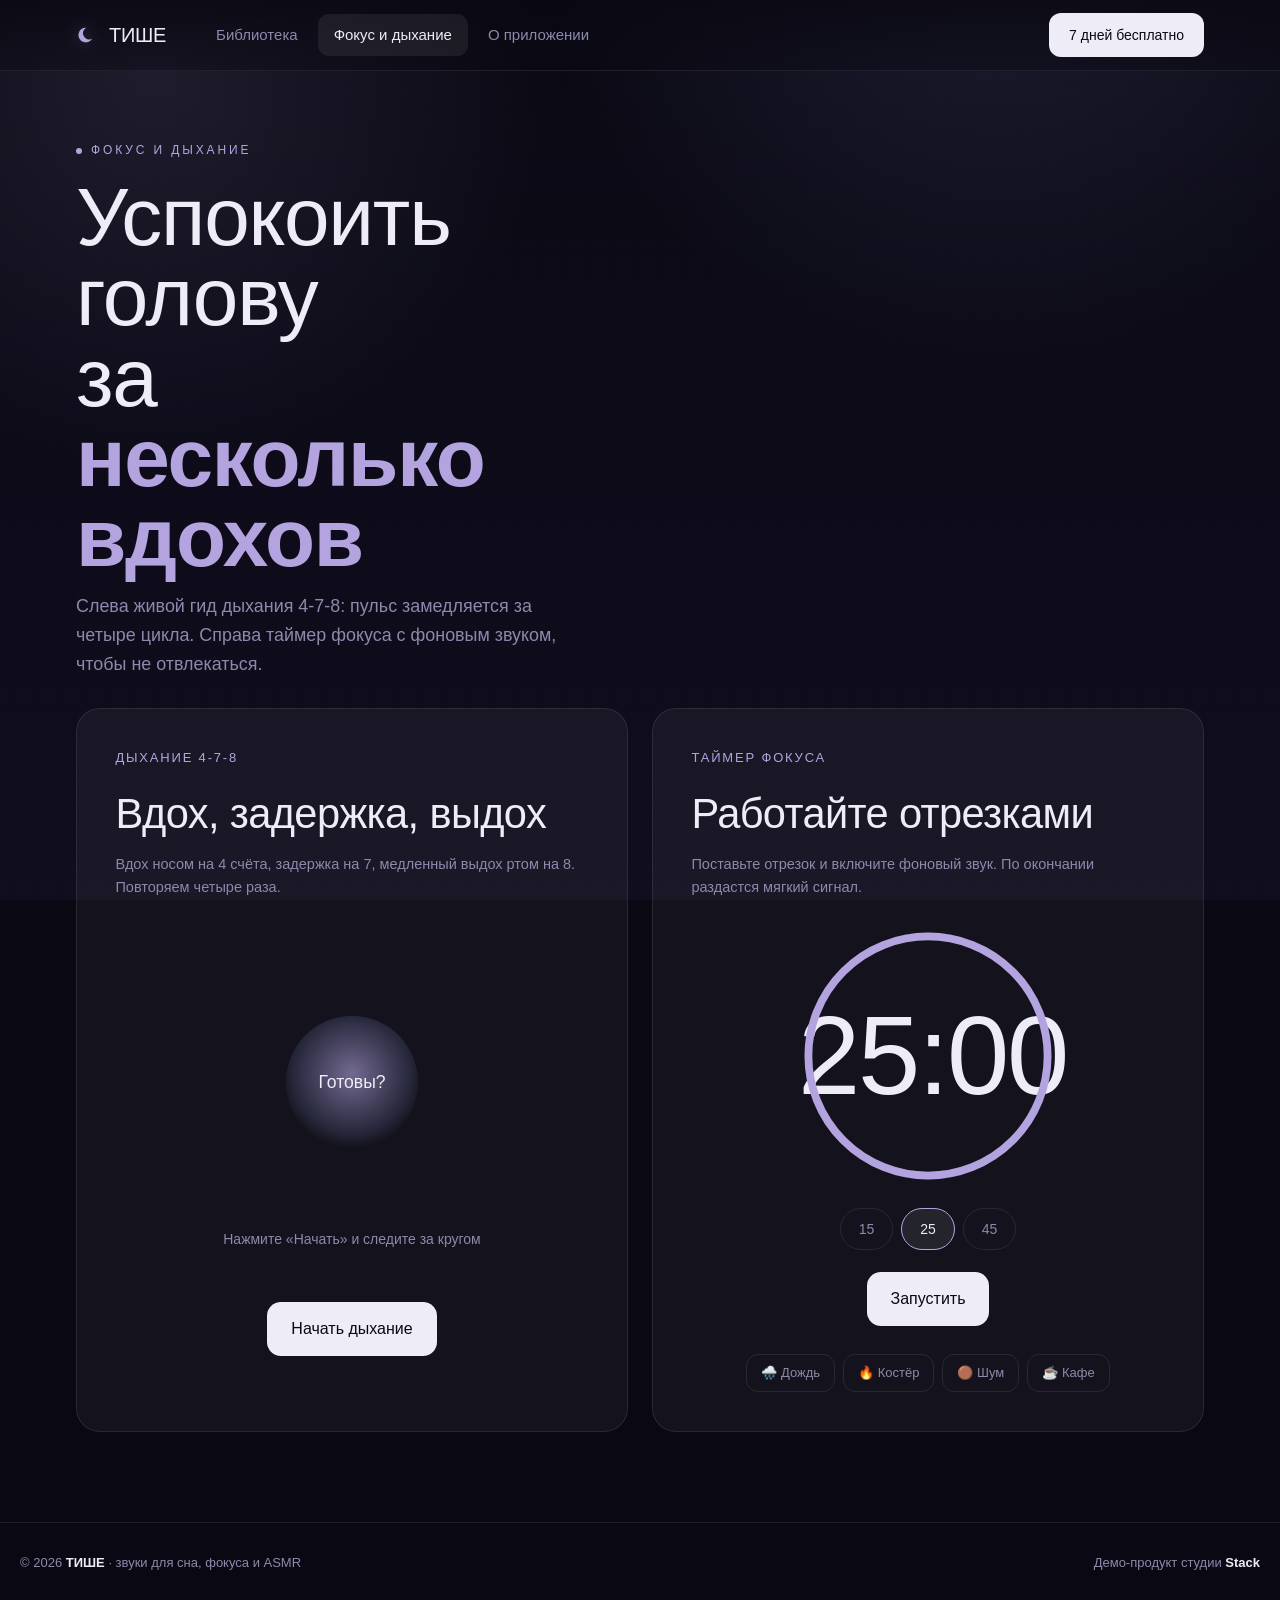
==== focus.html @ c5f47c9a "ТИШЕ: ASMR-платформа из трёх рабочих страниц Библиотека-микшер: 15 синтезированных звуков, слои с ин" ====
<!doctype html>
<html lang="ru">
<head>
<meta charset="utf-8">
<meta name="viewport" content="width=device-width, initial-scale=1">
<title>Фокус и дыхание — ТИШЕ</title>
<meta name="description" content="Дыхание 4-7-8 с живым гидом и таймер фокуса с фоновым звуком. Всё работает в браузере.">
<meta name="theme-color" content="#0A0913">
<link rel="stylesheet" href="assets/app.css">
<style>
  .lead{padding:clamp(40px,6vw,66px) 0 30px;max-width:60ch}
  .lead p{color:var(--dim);margin-top:14px;font-size:clamp(1rem,1.4vw,1.15rem)}
  .cols{display:grid;grid-template-columns:1fr 1fr;gap:24px;align-items:stretch}

  .panel{border:1px solid var(--hair);border-radius:24px;background:var(--panel);
         padding:clamp(28px,3vw,40px);display:flex;flex-direction:column}
  .panel .n{font-size:13px;color:var(--lav);letter-spacing:.14em;text-transform:uppercase}
  .panel h2{margin:12px 0 6px}
  .panel .d{color:var(--dim);font-size:14.5px;margin-bottom:26px}

  /* дыхание */
  .orbwrap{flex:1;display:flex;flex-direction:column;align-items:center;justify-content:center;gap:26px;min-height:320px}
  .orb{width:min(58%,240px);aspect-ratio:1;border-radius:50%;
       background:radial-gradient(circle at 50% 44%,rgba(179,164,224,.6),rgba(126,139,207,.16) 60%,transparent 74%);
       display:grid;place-items:center;transform:scale(.55);transition:transform var(--bt,4s) cubic-bezier(.4,0,.4,1)}
  .orb .ph{font-family:"Bahnschrift Light",Bahnschrift,sans-serif;font-weight:300;font-size:clamp(1.4rem,3vw,2rem)}
  .breathHint{color:var(--dim);font-size:14px;text-align:center;min-height:20px}
  .cyc{color:var(--lav);font-size:14px}

  /* таймер фокуса */
  .clock{flex:1;display:flex;flex-direction:column;align-items:center;justify-content:center;gap:22px;min-height:320px}
  .time{font-family:"Bahnschrift Light",Bahnschrift,sans-serif;font-weight:300;
        font-size:clamp(4rem,11vw,7rem);letter-spacing:-.02em;font-variant-numeric:tabular-nums;line-height:1}
  .presets{display:flex;gap:8px}
  .tp{padding:9px 18px;border-radius:999px;border:1px solid var(--hair);font-size:14px;color:var(--dim);transition:all .3s}
  .tp.on{background:var(--panel2);color:var(--ink);border-color:var(--lav)}
  .ring{position:relative;width:min(64%,260px);aspect-ratio:1;display:grid;place-items:center}
  .ring svg{position:absolute;inset:0;width:100%;height:100%;transform:rotate(-90deg)}
  .snds{display:flex;gap:8px;flex-wrap:wrap;justify-content:center;margin-top:6px}
  .sb{padding:8px 14px;border-radius:12px;border:1px solid var(--hair);font-size:13px;color:var(--dim);transition:all .3s}
  .sb.on{background:var(--panel2);color:var(--ink);border-color:var(--lav)}

  @media(max-width:820px){.cols{grid-template-columns:1fr}}
</style>
</head>
<body>
<div class="aura"></div><div class="grain"></div>

<header class="hdr" id="hdr">
  <div class="wrap in">
    <a href="index.html" class="brand"><svg width="22" height="22" viewBox="0 0 30 30"><path d="M22 20A10 10 0 1 1 14 5a8 8 0 0 0 8 15Z" fill="#B3A4E0"/></svg><span class="thin">ТИШЕ</span></a>
    <nav class="nav">
      <a href="library.html">Библиотека</a>
      <a href="focus.html" class="on">Фокус и дыхание</a>
      <a href="index.html#about">О приложении</a>
    </nav>
    <a href="index.html#price" class="cta">7 дней бесплатно</a>
    <button class="burger" id="burger" aria-label="Меню"><span></span><span></span><span></span></button>
  </div>
</header>

<main class="wrap">
  <section class="lead">
    <div class="kick"><i></i> Фокус и дыхание</div>
    <h1 class="thin" style="margin-top:16px">Успокоить голову<br>за <b>несколько вдохов</b></h1>
    <p>Слева живой гид дыхания 4-7-8: пульс замедляется за четыре цикла. Справа таймер фокуса с фоновым звуком, чтобы не отвлекаться.</p>
  </section>

  <div class="cols">
    <div class="panel">
      <div class="n">Дыхание 4-7-8</div>
      <h2 class="thin">Вдох, задержка, выдох</h2>
      <div class="d">Вдох носом на 4 счёта, задержка на 7, медленный выдох ртом на 8. Повторяем четыре раза.</div>
      <div class="orbwrap">
        <div class="orb" id="orb"><span class="ph" id="ph">Готовы?</span></div>
        <div class="breathHint" id="bh">Нажмите «Начать» и следите за кругом</div>
        <div class="cyc" id="cyc"></div>
        <button class="btn" id="bBtn" style="align-self:center">Начать дыхание</button>
      </div>
    </div>

    <div class="panel">
      <div class="n">Таймер фокуса</div>
      <h2 class="thin">Работайте отрезками</h2>
      <div class="d">Поставьте отрезок и включите фоновый звук. По окончании раздастся мягкий сигнал.</div>
      <div class="clock">
        <div class="ring">
          <svg viewBox="0 0 100 100"><circle cx="50" cy="50" r="46" fill="none" stroke="rgba(255,255,255,.08)" stroke-width="3"/>
            <circle id="prog" cx="50" cy="50" r="46" fill="none" stroke="#B3A4E0" stroke-width="3" stroke-linecap="round"
                    stroke-dasharray="289" stroke-dashoffset="0"/></svg>
          <div class="time mono" id="time">25:00</div>
        </div>
        <div class="presets" id="tps">
          <button class="tp" data-min="15">15</button>
          <button class="tp on" data-min="25">25</button>
          <button class="tp" data-min="45">45</button>
        </div>
        <button class="btn" id="tBtn">Запустить</button>
        <div class="snds" id="snds">
          <button class="sb" data-id="rain">🌧️ Дождь</button>
          <button class="sb" data-id="fire">🔥 Костёр</button>
          <button class="sb" data-id="brown">🟤 Шум</button>
          <button class="sb" data-id="cafe">☕ Кафе</button>
        </div>
      </div>
    </div>
  </div>
</main>

<footer class="foot"><div class="wrap in">
  <span>© 2026 <b>ТИШЕ</b> · звуки для сна, фокуса и ASMR</span>
  <span>Демо-продукт студии <b>Stack</b></span>
</div></footer>

<script src="assets/engine.js"></script>
<script>
  document.getElementById('burger').addEventListener('click',()=>document.getElementById('hdr').classList.toggle('open'));

  /* ── дыхание 4-7-8 ── */
  const orb=document.getElementById('orb'),ph=document.getElementById('ph'),bh=document.getElementById('bh'),
        cyc=document.getElementById('cyc'),bBtn=document.getElementById('bBtn');
  const PH=[{n:'Вдох',s:4,big:true,hint:'Медленно, через нос'},{n:'Задержка',s:7,big:true,hint:'Держим'},{n:'Выдох',s:8,big:false,hint:'Полностью, через рот'}];
  let bTimers=[],running=false;
  function clearB(){bTimers.forEach(clearTimeout);bTimers=[];Engine.tone(false);}
  function stopBreath(){running=false;clearB();orb.style.transform='scale(.55)';ph.textContent='Готовы?';bh.textContent='Нажмите «Начать» и следите за кругом';cyc.textContent='';bBtn.textContent='Начать дыхание';}
  bBtn.addEventListener('click',()=>{
    if(running){stopBreath();return;}
    running=true;bBtn.textContent='Остановить';let cycle=0;const total=4;
    function run(){
      if(cycle>=total){ph.textContent='Готово';bh.textContent='Пульс замедлился. Можно работать.';cyc.textContent='';Engine.tone(false);running=false;bBtn.textContent='Начать дыхание';return;}
      cycle++;cyc.textContent='Цикл '+cycle+' из '+total;let t=0;
      PH.forEach((p,i)=>{bTimers.push(setTimeout(()=>{
        ph.textContent=p.n;bh.textContent=p.hint;orb.style.setProperty('--bt',p.s+'s');
        orb.style.transform='scale('+(p.big?1:.55)+')';Engine.tone(i===0);
      },t*1000));t+=p.s;});
      bTimers.push(setTimeout(run,t*1000));
    }
    ph.textContent='Приготовьтесь';bh.textContent='Начинаем через 3 секунды…';bTimers.push(setTimeout(run,3000));
  });

  /* ── таймер фокуса ── */
  const timeEl=document.getElementById('time'),prog=document.getElementById('prog'),tBtn=document.getElementById('tBtn'),tps=document.getElementById('tps');
  const CIRC=289; let mins=25,left=25*60,tot=25*60,tick=null,tRun=false;
  function fmt(s){return String(Math.floor(s/60)).padStart(2,'0')+':'+String(s%60).padStart(2,'0');}
  function draw(){timeEl.textContent=fmt(left);prog.style.strokeDashoffset=CIRC*(1-left/tot);}
  tps.addEventListener('click',e=>{const b=e.target.closest('.tp');if(!b||tRun)return;
    tps.querySelectorAll('.tp').forEach(x=>x.classList.remove('on'));b.classList.add('on');
    mins=+b.dataset.min;left=tot=mins*60;draw();});
  tBtn.addEventListener('click',()=>{
    if(tRun){clearInterval(tick);tRun=false;tBtn.textContent='Запустить';return;}
    tRun=true;tBtn.textContent='Пауза';
    tick=setInterval(()=>{left--;draw();
      if(left<=0){clearInterval(tick);tRun=false;tBtn.textContent='Запустить';
        Engine.tone(true);setTimeout(()=>Engine.tone(false),1400);
        timeEl.textContent='Готово';left=tot;setTimeout(draw,2500);}
    },1000);
  });
  draw();

  /* фоновые звуки под фокус */
  document.getElementById('snds').addEventListener('click',e=>{const b=e.target.closest('.sb');if(!b)return;
    const on=Engine.toggle(b.dataset.id);b.classList.toggle('on',on);});
</script>
</body>
</html>
---- assets/app.css ----
/* ТИШЕ — общий стиль ASMR-платформы */
:root{
  --bg:#0A0913; --bg2:#100D1E; --panel:rgba(255,255,255,.045); --panel2:rgba(255,255,255,.07);
  --ink:#EEECF7; --dim:#8D89AC; --lav:#B3A4E0; --lav2:#7E8BCF; --warm:#E0B48C;
  --hair:rgba(255,255,255,.09); --e:cubic-bezier(.16,1,.3,1);
}
*{box-sizing:border-box;margin:0;padding:0}
html{scroll-behavior:smooth}
body{background:var(--bg);color:var(--ink);
     font:300 clamp(15px,1.05vw,17px)/1.6 Corbel,"Segoe UI",Candara,sans-serif;
     -webkit-font-smoothing:antialiased;min-height:100dvh}
.thin{font-family:"Bahnschrift Light",Bahnschrift,"Segoe UI Light",Corbel,sans-serif;font-weight:300;letter-spacing:-.015em}
.mono{font-family:Consolas,"SF Mono",monospace;font-variant-numeric:tabular-nums}
a{color:inherit;text-decoration:none}
button{font:inherit;color:inherit;border:0;background:none;cursor:pointer}
svg{display:block}
.wrap{max-width:1240px;margin:0 auto;padding:0 clamp(20px,4.5vw,56px)}

/* фон-атмосфера, общий на всех страницах */
.aura{position:fixed;inset:0;z-index:-1;overflow:hidden;pointer-events:none;background:
  radial-gradient(60vw 60vw at 78% -10%,rgba(126,139,207,.16),transparent 60%),
  radial-gradient(50vw 50vw at 12% 8%,rgba(179,164,224,.12),transparent 62%),
  linear-gradient(180deg,var(--bg),var(--bg2))}
.grain{position:fixed;inset:0;z-index:-1;opacity:.5;pointer-events:none;
  background-image:radial-gradient(rgba(255,255,255,.035) 1px,transparent 1px);background-size:3px 3px}

/* шапка — общая навигация */
.hdr{position:sticky;top:0;z-index:50;backdrop-filter:blur(18px);
     background:linear-gradient(180deg,rgba(10,9,19,.85),rgba(10,9,19,.4));border-bottom:1px solid var(--hair)}
.hdr .in{display:flex;align-items:center;gap:26px;height:70px}
.brand{display:flex;align-items:center;gap:11px;font-size:20px;letter-spacing:.14em;margin-right:8px}
.brand svg{filter:drop-shadow(0 0 8px rgba(179,164,224,.4))}
.nav{display:flex;gap:4px}
.nav a{color:var(--dim);font-size:15px;padding:9px 16px;border-radius:11px;transition:color .3s,background .3s}
.nav a:hover{color:var(--ink)}
.nav a.on{color:var(--ink);background:var(--panel2)}
.hdr .cta{margin-left:auto;background:var(--ink);color:#0A0912;border-radius:12px;padding:11px 20px;
          font-size:14px;transition:transform .35s var(--e)}
.hdr .cta:hover{transform:translateY(-2px)}
.burger{display:none;margin-left:auto;width:42px;height:42px;flex-direction:column;gap:5px;align-items:center;justify-content:center;
        border:1px solid var(--hair);border-radius:12px}
.burger span{width:18px;height:2px;background:var(--ink)}

/* типографика */
h1{font-family:"Bahnschrift Light",Bahnschrift,sans-serif;font-weight:300;
   font-size:clamp(2.7rem,6.4vw,5.4rem);line-height:.98;letter-spacing:-.02em;text-wrap:balance}
h1 b{font-weight:600;color:var(--lav)}
h2{font-family:"Bahnschrift Light",Bahnschrift,sans-serif;font-weight:300;font-size:clamp(1.8rem,3.6vw,2.6rem);letter-spacing:-.01em}
.kick{display:inline-flex;align-items:center;gap:9px;font-size:12px;letter-spacing:.24em;text-transform:uppercase;color:var(--lav)}
.kick i{width:6px;height:6px;border-radius:50%;background:var(--lav)}

/* кнопки */
.btn{display:inline-flex;align-items:center;gap:13px;background:var(--ink);color:#0A0912;
     border-radius:14px;padding:14px 24px;font-size:16px;transition:transform .35s var(--e)}
.btn:hover{transform:translateY(-2px)}
.btn.ghost{background:transparent;color:var(--ink);border:1px solid var(--hair)}
.btn .ic{width:26px;height:26px;border-radius:50%;background:rgba(10,9,18,.12);display:grid;place-items:center}

.foot{border-top:1px solid var(--hair);margin-top:90px}
.foot .in{display:flex;flex-wrap:wrap;gap:16px;justify-content:space-between;align-items:center;
          padding:30px 0;color:var(--dim);font-size:13px}
.foot b{color:var(--ink)}

@media(max-width:820px){
  .nav,.hdr .cta{display:none}
  .burger{display:flex}
  .hdr.open .nav{display:flex;position:absolute;top:70px;left:0;right:0;flex-direction:column;gap:2px;
    background:var(--bg2);border-bottom:1px solid var(--hair);padding:12px 20px}
  .hdr.open .nav a{font-size:17px;padding:13px}
}
@media(prefers-reduced-motion:reduce){*{animation:none!important;transition:none!important;scroll-behavior:auto}}
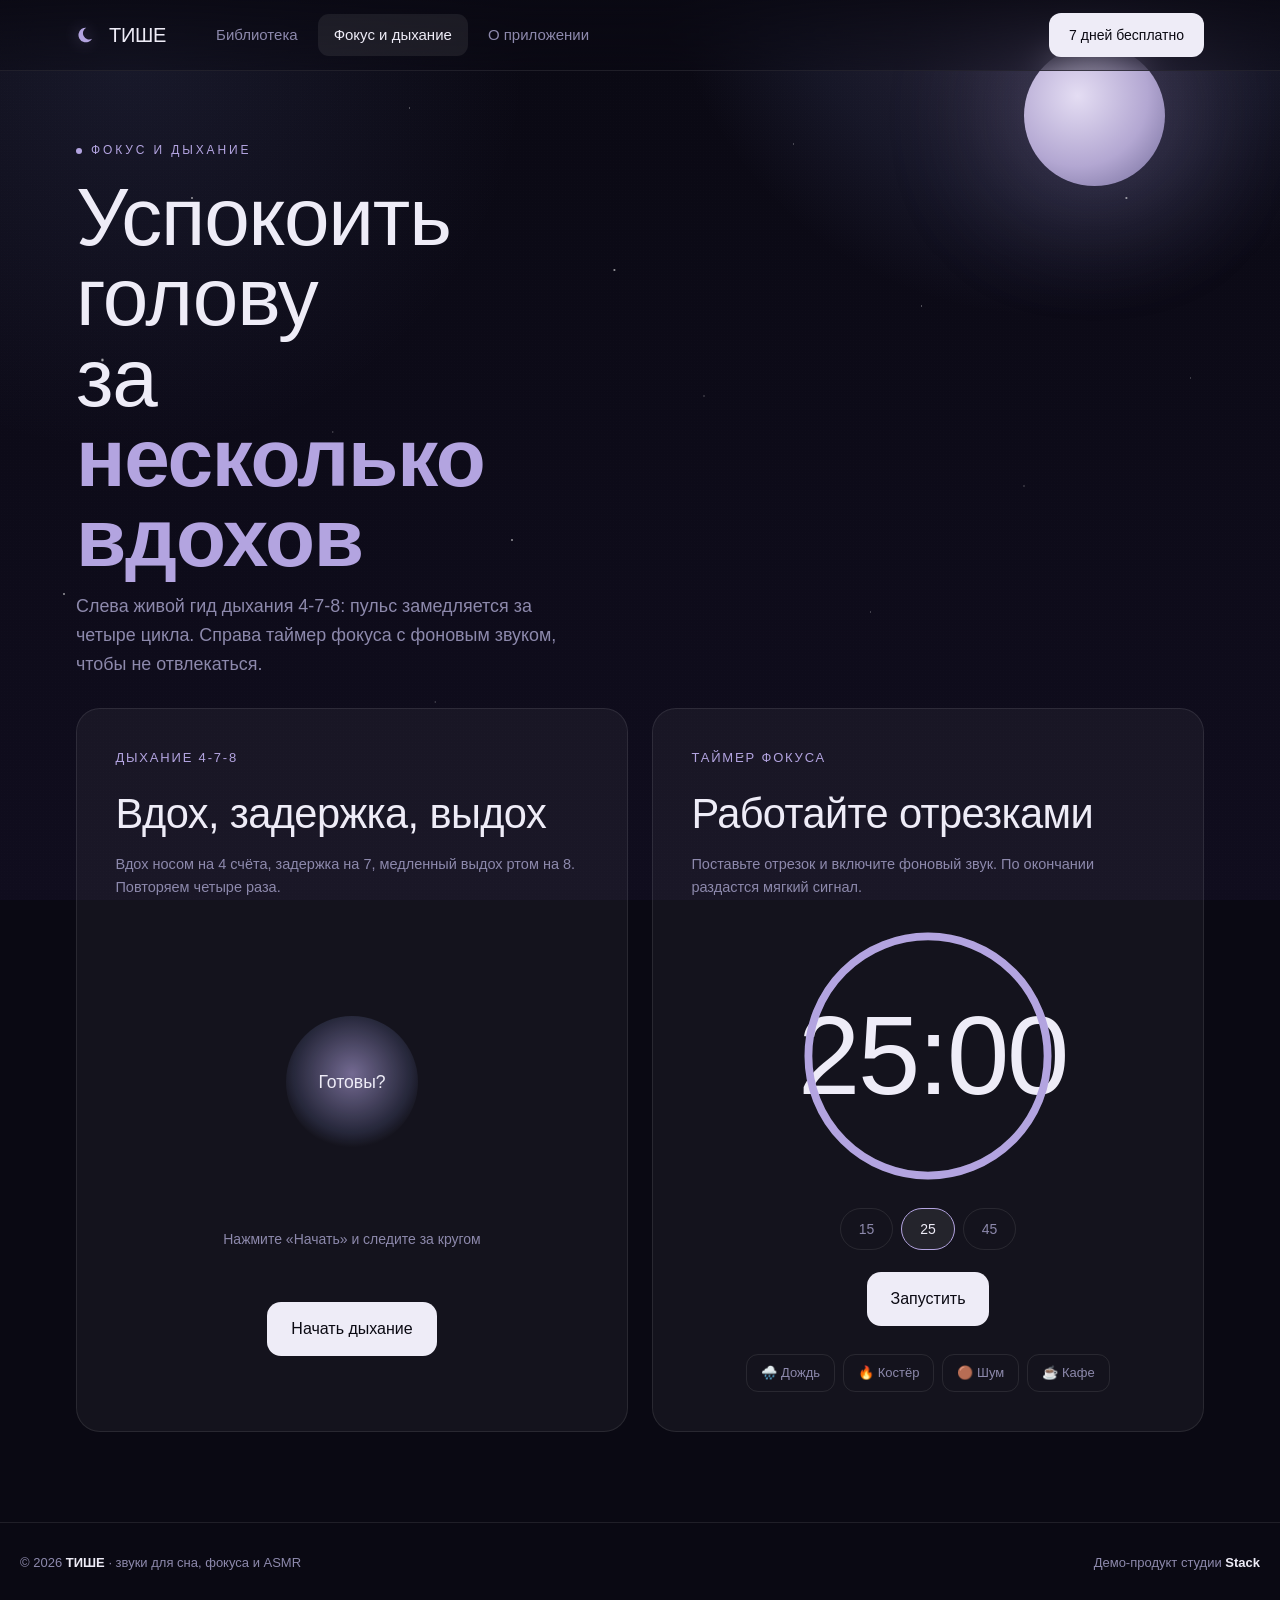
==== commit 3217eb75: "27 настоящих звуков + уникальное оформление каждой карточки Добавлено 13 реальных записей: коричневы" ====
--- a/focus.html
+++ b/focus.html
@@ -98,7 +98,7 @@
         <button class="btn" id="tBtn">Запустить</button>
         <div class="snds" id="snds">
           <button class="sb" data-id="rain">🌧️ Дождь</button>
-          <button class="sb" data-id="fire">🔥 Костёр</button>
+          <button class="sb" data-id="campfire">🔥 Костёр</button>
           <button class="sb" data-id="brown">🟤 Шум</button>
           <button class="sb" data-id="cafe">☕ Кафе</button>
         </div>
--- a/assets/app.css
+++ b/assets/app.css
@@ -16,13 +16,28 @@
 svg{display:block}
 .wrap{max-width:1240px;margin:0 auto;padding:0 clamp(20px,4.5vw,56px)}
 
-/* фон-атмосфера, общий на всех страницах */
+/* фон-атмосфера: ночное небо, общее на всех страницах */
 .aura{position:fixed;inset:0;z-index:-1;overflow:hidden;pointer-events:none;background:
-  radial-gradient(60vw 60vw at 78% -10%,rgba(126,139,207,.16),transparent 60%),
-  radial-gradient(50vw 50vw at 12% 8%,rgba(179,164,224,.12),transparent 62%),
+  radial-gradient(46vw 46vw at 82% -8%,rgba(179,164,224,.22),rgba(126,139,207,.10) 46%,transparent 66%),
+  radial-gradient(52vw 52vw at 10% 6%,rgba(126,139,207,.12),transparent 60%),
   linear-gradient(180deg,var(--bg),var(--bg2))}
-.grain{position:fixed;inset:0;z-index:-1;opacity:.5;pointer-events:none;
-  background-image:radial-gradient(rgba(255,255,255,.035) 1px,transparent 1px);background-size:3px 3px}
+/* луна */
+.aura::before{content:"";position:absolute;top:5vh;right:9vw;width:clamp(90px,11vw,170px);aspect-ratio:1;
+  border-radius:50%;background:radial-gradient(circle at 38% 36%,#E4DDF3,#B3A7D2 56%,#6E6796);
+  box-shadow:0 0 120px 20px rgba(179,164,224,.28)}
+/* звёзды — статичный слой из точек, без JS */
+.aura::after{content:"";position:absolute;inset:0;opacity:.8;background-repeat:no-repeat;
+  background-image:
+    radial-gradient(1.5px 1.5px at 15% 22%,#fff,transparent),radial-gradient(1px 1px at 32% 12%,rgba(255,255,255,.7),transparent),
+    radial-gradient(1.5px 1.5px at 48% 30%,#fff,transparent),radial-gradient(1px 1px at 62% 16%,rgba(255,255,255,.6),transparent),
+    radial-gradient(2px 2px at 8% 40%,#fff,transparent),radial-gradient(1px 1px at 72% 34%,rgba(255,255,255,.7),transparent),
+    radial-gradient(1.5px 1.5px at 88% 22%,#fff,transparent),radial-gradient(1px 1px at 26% 48%,rgba(255,255,255,.55),transparent),
+    radial-gradient(1px 1px at 55% 44%,rgba(255,255,255,.6),transparent),radial-gradient(1.5px 1.5px at 40% 60%,#fff,transparent),
+    radial-gradient(1px 1px at 80% 54%,rgba(255,255,255,.6),transparent),radial-gradient(1px 1px at 93% 42%,rgba(255,255,255,.5),transparent),
+    radial-gradient(1.5px 1.5px at 5% 66%,#fff,transparent),radial-gradient(1px 1px at 68% 68%,rgba(255,255,255,.55),transparent),
+    radial-gradient(1px 1px at 34% 78%,rgba(255,255,255,.5),transparent),radial-gradient(1.5px 1.5px at 58% 84%,#fff,transparent)}
+.grain{position:fixed;inset:0;z-index:-1;opacity:.4;pointer-events:none;
+  background-image:radial-gradient(rgba(255,255,255,.03) 1px,transparent 1px);background-size:3px 3px}
 
 /* шапка — общая навигация */
 .hdr{position:sticky;top:0;z-index:50;backdrop-filter:blur(18px);
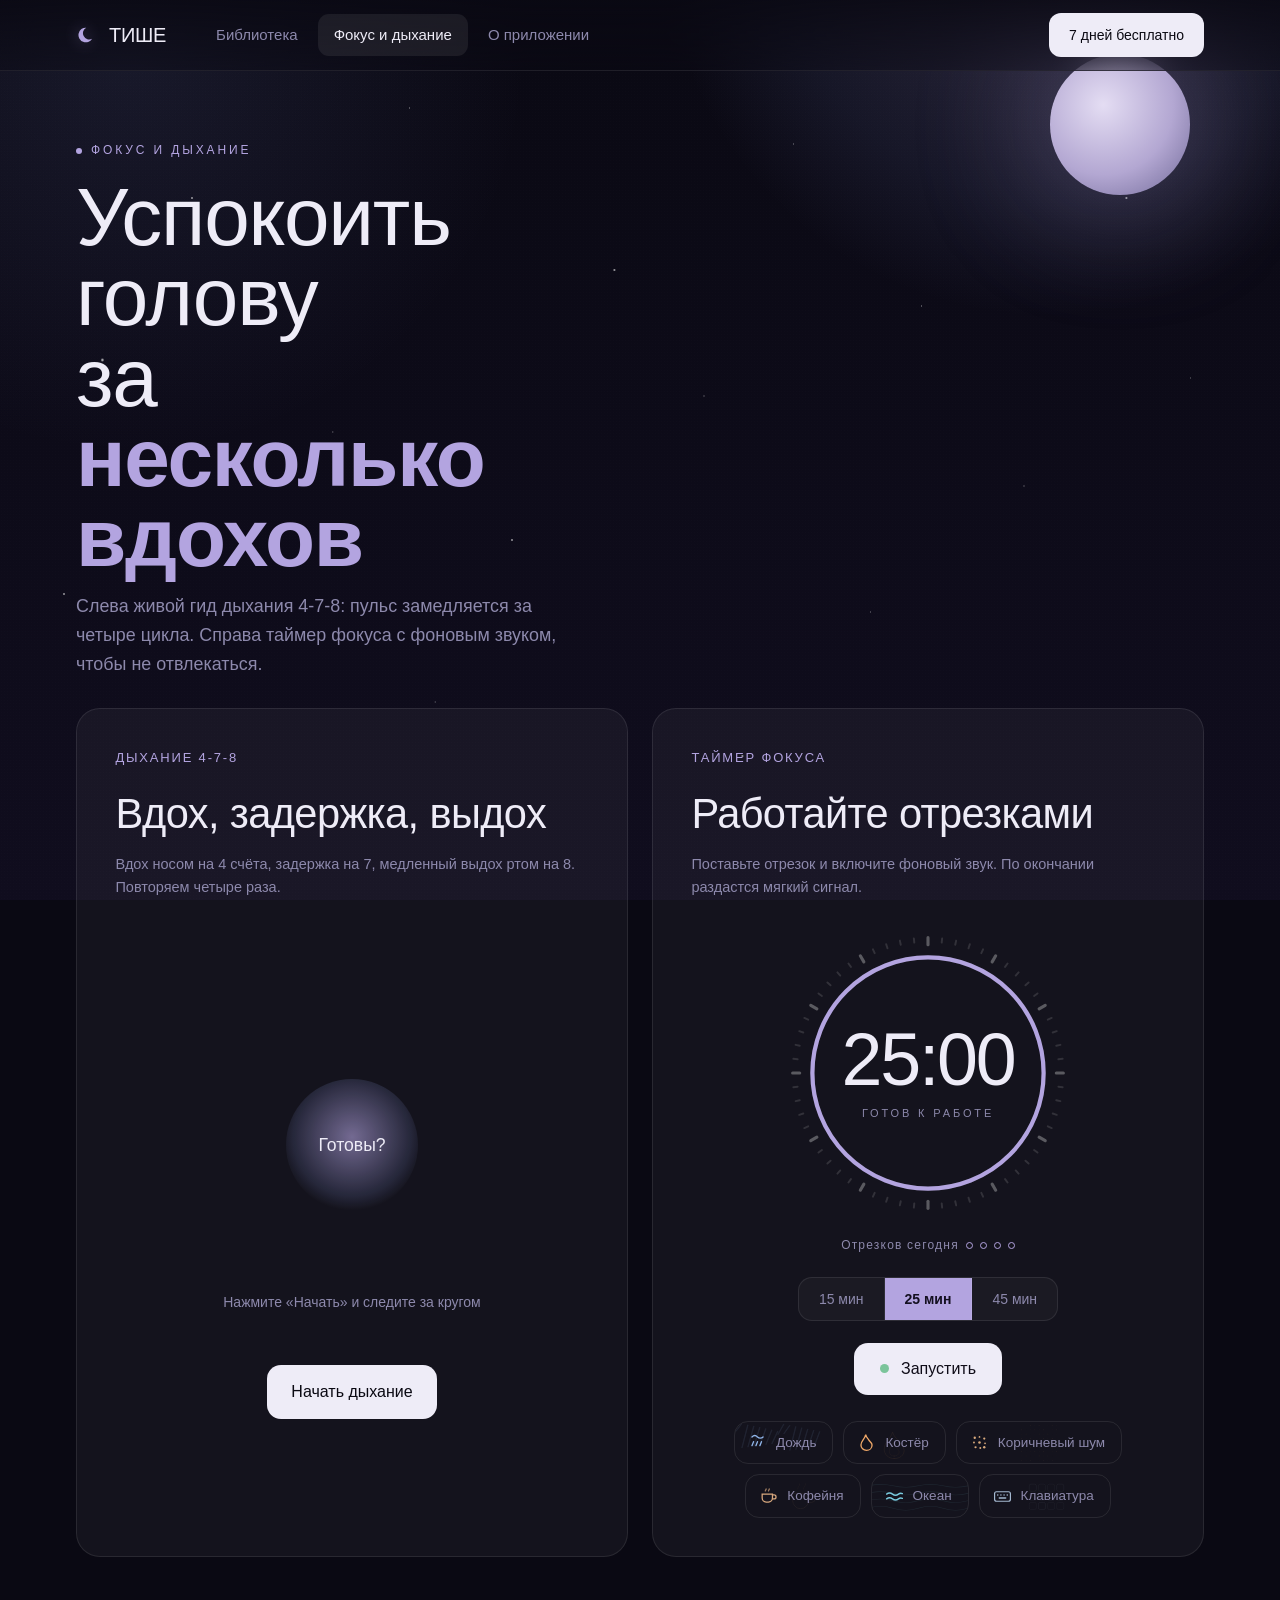
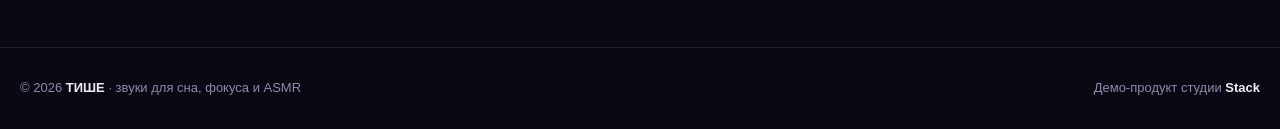
==== commit 1e0e99ab: "Уникальный визуал каждому звуку и чистка UI - 11 новых рисунков/иконок: все 27 звуков теперь с собст" ====
--- a/focus.html
+++ b/focus.html
@@ -27,24 +27,66 @@
   .breathHint{color:var(--dim);font-size:14px;text-align:center;min-height:20px}
   .cyc{color:var(--lav);font-size:14px}
 
-  /* таймер фокуса */
-  .clock{flex:1;display:flex;flex-direction:column;align-items:center;justify-content:center;gap:22px;min-height:320px}
+  /* ── таймер фокуса ── */
+  .clock{flex:1;display:flex;flex-direction:column;align-items:center;gap:clamp(16px,2vw,22px);min-height:320px}
+
+  /* циферблат: тиковая шкала + дуга прогресса */
+  .dial{position:relative;width:min(78%,282px);aspect-ratio:1;display:grid;place-items:center;
+        margin-top:6px}
+  .dial svg{position:absolute;inset:0;width:100%;height:100%}
+  .dial .rot{transform:rotate(-90deg);transform-origin:50% 50%}
+  .dial .glow{position:absolute;inset:14%;border-radius:50%;pointer-events:none;
+              background:radial-gradient(circle,rgba(179,164,224,.16),transparent 68%);
+              opacity:0;transition:opacity .8s var(--e)}
+  .clock.run .dial .glow{opacity:1}
+  .readout{position:relative;z-index:2;text-align:center}
   .time{font-family:"Bahnschrift Light",Bahnschrift,sans-serif;font-weight:300;
-        font-size:clamp(4rem,11vw,7rem);letter-spacing:-.02em;font-variant-numeric:tabular-nums;line-height:1}
-  .presets{display:flex;gap:8px}
-  .tp{padding:9px 18px;border-radius:999px;border:1px solid var(--hair);font-size:14px;color:var(--dim);transition:all .3s}
-  .tp.on{background:var(--panel2);color:var(--ink);border-color:var(--lav)}
-  .ring{position:relative;width:min(64%,260px);aspect-ratio:1;display:grid;place-items:center}
-  .ring svg{position:absolute;inset:0;width:100%;height:100%;transform:rotate(-90deg)}
-  .snds{display:flex;gap:8px;flex-wrap:wrap;justify-content:center;margin-top:6px}
-  .sb{padding:8px 14px;border-radius:12px;border:1px solid var(--hair);font-size:13px;color:var(--dim);transition:all .3s}
-  .sb.on{background:var(--panel2);color:var(--ink);border-color:var(--lav)}
+        font-size:clamp(3rem,8.4vw,4.6rem);letter-spacing:-.03em;font-variant-numeric:tabular-nums;
+        line-height:1;display:block}
+  .phase{display:block;margin-top:8px;font-size:11px;letter-spacing:.26em;text-transform:uppercase;color:var(--dim)}
+  .clock.run .phase{color:var(--lav)}
+
+  /* пройденные отрезки */
+  .sess{display:flex;align-items:center;gap:7px;color:var(--dim);font-size:12px;letter-spacing:.1em}
+  .sess i{width:7px;height:7px;border-radius:50%;border:1px solid var(--lav);display:block}
+  .sess i.done{background:var(--lav)}
+
+  /* выбор длительности — сегментами, а не пилюлями */
+  .presets{display:inline-flex;border:1px solid var(--hair);border-radius:14px;overflow:hidden;background:rgba(255,255,255,.03)}
+  .tp{padding:10px 20px;font-size:14px;color:var(--dim);transition:color .3s,background .3s;
+      border-right:1px solid var(--hair);font-variant-numeric:tabular-nums}
+  .tp:last-child{border-right:0}
+  .tp:hover{color:var(--ink)}
+  .tp.on{background:var(--lav);color:#141020;font-weight:600}
+
+  .run-btn{display:inline-flex;align-items:center;gap:12px;background:var(--ink);color:#0F0C18;
+           border-radius:14px;padding:13px 26px;font-size:16px;transition:transform .3s var(--e)}
+  .run-btn:hover{transform:translateY(-2px)}
+  .run-btn .dot{width:9px;height:9px;border-radius:50%;background:#7BC49B}
+  .clock.run .run-btn{background:transparent;color:var(--ink);border:1px solid var(--hair)}
+  .clock.run .run-btn .dot{background:#E0A46A;animation:blink 1.4s ease-in-out infinite}
+  @keyframes blink{0%,100%{opacity:1}50%{opacity:.35}}
+
+  /* кнопки фонового звука: своя иконка, свой цвет, рисунок фоном */
+  .snds{display:flex;gap:10px;flex-wrap:wrap;justify-content:center;margin-top:4px}
+  .sb{position:relative;overflow:hidden;display:flex;align-items:center;gap:9px;
+      padding:10px 16px 10px 13px;border-radius:14px;border:1px solid var(--hair);
+      font-size:13.5px;color:var(--dim);transition:color .3s,border-color .3s,transform .3s var(--e)}
+  .sb .bg{position:absolute;inset:0;opacity:.10;pointer-events:none;transition:opacity .4s}
+  .sb .bg svg{width:100%;height:100%;display:block}
+  .sb .g{position:relative;z-index:2;width:19px;height:19px;flex:none}
+  .sb .g svg{width:100%;height:100%}
+  .sb span{position:relative;z-index:2}
+  .sb:hover{color:var(--ink);transform:translateY(-2px)}
+  .sb.on{color:var(--ink);border-color:var(--sc)}
+  .sb.on .bg{opacity:.26}
 
   @media(max-width:820px){.cols{grid-template-columns:1fr}}
+  .wrap h1{max-width:19ch}
 </style>
 </head>
 <body>
-<div class="aura"></div><div class="grain"></div>
+<div class="aura"></div><div class="moonlayer"></div><div class="grain"></div>
 
 <header class="hdr" id="hdr">
   <div class="wrap in">
@@ -83,25 +125,34 @@
       <div class="n">Таймер фокуса</div>
       <h2 class="thin">Работайте отрезками</h2>
       <div class="d">Поставьте отрезок и включите фоновый звук. По окончании раздастся мягкий сигнал.</div>
-      <div class="clock">
-        <div class="ring">
-          <svg viewBox="0 0 100 100"><circle cx="50" cy="50" r="46" fill="none" stroke="rgba(255,255,255,.08)" stroke-width="3"/>
-            <circle id="prog" cx="50" cy="50" r="46" fill="none" stroke="#B3A4E0" stroke-width="3" stroke-linecap="round"
-                    stroke-dasharray="289" stroke-dashoffset="0"/></svg>
-          <div class="time mono" id="time">25:00</div>
+      <div class="clock" id="clock">
+        <div class="dial">
+          <div class="glow"></div>
+          <svg viewBox="0 0 100 100" aria-hidden="true">
+            <g id="ticks"></g>
+            <g class="rot">
+              <circle cx="50" cy="50" r="41" fill="none" stroke="rgba(255,255,255,.07)" stroke-width="1.5"/>
+              <circle id="prog" cx="50" cy="50" r="41" fill="none" stroke="#B3A4E0" stroke-width="1.5"
+                      stroke-linecap="round" stroke-dasharray="257.6" stroke-dashoffset="0"/>
+            </g>
+          </svg>
+          <div class="readout">
+            <span class="time mono" id="time">25:00</span>
+            <span class="phase" id="phase">готов к работе</span>
+          </div>
         </div>
+
+        <div class="sess" id="sess">Отрезков сегодня <i></i><i></i><i></i><i></i></div>
+
         <div class="presets" id="tps">
-          <button class="tp" data-min="15">15</button>
-          <button class="tp on" data-min="25">25</button>
-          <button class="tp" data-min="45">45</button>
+          <button class="tp" data-min="15">15 мин</button>
+          <button class="tp on" data-min="25">25 мин</button>
+          <button class="tp" data-min="45">45 мин</button>
         </div>
-        <button class="btn" id="tBtn">Запустить</button>
-        <div class="snds" id="snds">
-          <button class="sb" data-id="rain">🌧️ Дождь</button>
-          <button class="sb" data-id="campfire">🔥 Костёр</button>
-          <button class="sb" data-id="brown">🟤 Шум</button>
-          <button class="sb" data-id="cafe">☕ Кафе</button>
-        </div>
+
+        <button class="run-btn" id="tBtn"><span class="dot"></span>Запустить</button>
+
+        <div class="snds" id="snds"></div>
       </div>
     </div>
   </div>
@@ -139,27 +190,60 @@
   });
 
   /* ── таймер фокуса ── */
-  const timeEl=document.getElementById('time'),prog=document.getElementById('prog'),tBtn=document.getElementById('tBtn'),tps=document.getElementById('tps');
-  const CIRC=289; let mins=25,left=25*60,tot=25*60,tick=null,tRun=false;
+  const timeEl=document.getElementById('time'),prog=document.getElementById('prog'),
+        tBtn=document.getElementById('tBtn'),tps=document.getElementById('tps'),
+        clock=document.getElementById('clock'),phaseEl=document.getElementById('phase'),
+        sess=document.getElementById('sess');
+  const CIRC=2*Math.PI*41;
+  let mins=25,left=25*60,tot=25*60,tick=null,tRun=false,done=0;
+
+  // тиковая шкала по кругу — минутные метки
+  (()=>{
+    const g=document.getElementById('ticks'); let out='';
+    for(let i=0;i<60;i++){
+      const a=(i/60)*Math.PI*2-Math.PI/2, big=i%5===0;
+      const r1=big?45.5:46.5, r2=48;
+      out+=`<line x1="${50+Math.cos(a)*r1}" y1="${50+Math.sin(a)*r1}" x2="${50+Math.cos(a)*r2}" y2="${50+Math.sin(a)*r2}"
+             stroke="rgba(255,255,255,${big?.30:.13})" stroke-width="${big?1.1:.7}" stroke-linecap="round"/>`;
+    }
+    g.innerHTML=out;
+  })();
+
   function fmt(s){return String(Math.floor(s/60)).padStart(2,'0')+':'+String(s%60).padStart(2,'0');}
   function draw(){timeEl.textContent=fmt(left);prog.style.strokeDashoffset=CIRC*(1-left/tot);}
+  function marks(){sess.querySelectorAll('i').forEach((el,i)=>el.classList.toggle('done',i<done));}
+  function setRun(on){
+    tRun=on; clock.classList.toggle('run',on);
+    tBtn.innerHTML=`<span class="dot"></span>${on?'Пауза':'Запустить'}`;
+    phaseEl.textContent=on?'в работе':'готов к работе';
+  }
   tps.addEventListener('click',e=>{const b=e.target.closest('.tp');if(!b||tRun)return;
     tps.querySelectorAll('.tp').forEach(x=>x.classList.remove('on'));b.classList.add('on');
     mins=+b.dataset.min;left=tot=mins*60;draw();});
   tBtn.addEventListener('click',()=>{
-    if(tRun){clearInterval(tick);tRun=false;tBtn.textContent='Запустить';return;}
-    tRun=true;tBtn.textContent='Пауза';
+    if(tRun){clearInterval(tick);setRun(false);phaseEl.textContent='пауза';return;}
+    setRun(true);
     tick=setInterval(()=>{left--;draw();
-      if(left<=0){clearInterval(tick);tRun=false;tBtn.textContent='Запустить';
+      if(left<=0){clearInterval(tick);setRun(false);
         Engine.tone(true);setTimeout(()=>Engine.tone(false),1400);
-        timeEl.textContent='Готово';left=tot;setTimeout(draw,2500);}
+        done=Math.min(4,done+1); marks();
+        timeEl.textContent='Готово'; phaseEl.textContent='отрезок закрыт';
+        left=tot; setTimeout(()=>{draw();phaseEl.textContent='готов к работе';},2600);}
     },1000);
   });
-  draw();
-
-  /* фоновые звуки под фокус */
-  document.getElementById('snds').addEventListener('click',e=>{const b=e.target.closest('.sb');if(!b)return;
+  draw(); marks();
+
+  /* ── фоновые звуки: своя иконка, свой цвет, рисунок фоном ── */
+  const PICK=['rain','campfire','brown','cafe','waves','keyboard'];
+  const snds=document.getElementById('snds');
+  snds.innerHTML=PICK.map(id=>{
+    const s=Engine.get(id); if(!s) return '';
+    return `<button class="sb" data-id="${id}" style="--sc:${s.accent}">
+      <span class="bg">${s.art}</span><span class="g">${s.icon}</span><span>${s.name}</span></button>`;
+  }).join('');
+  snds.addEventListener('click',e=>{const b=e.target.closest('.sb');if(!b)return;
     const on=Engine.toggle(b.dataset.id);b.classList.toggle('on',on);});
+  Engine.onChange(ids=>snds.querySelectorAll('.sb').forEach(b=>b.classList.toggle('on',ids.includes(b.dataset.id))));
 </script>
 </body>
 </html>
--- a/assets/app.css
+++ b/assets/app.css
@@ -21,8 +21,9 @@
   radial-gradient(46vw 46vw at 82% -8%,rgba(179,164,224,.22),rgba(126,139,207,.10) 46%,transparent 66%),
   radial-gradient(52vw 52vw at 10% 6%,rgba(126,139,207,.12),transparent 60%),
   linear-gradient(180deg,var(--bg),var(--bg2))}
-/* луна */
-.aura::before{content:"";position:absolute;top:5vh;right:9vw;width:clamp(90px,11vw,170px);aspect-ratio:1;
+/* луна — отдельным слоем на первом экране, чтобы уезжала при скролле, а не висела над контентом */
+.moonlayer{position:absolute;top:0;left:0;right:0;height:100vh;z-index:-1;overflow:hidden;pointer-events:none}
+.moonlayer::before{content:"";position:absolute;top:6vh;right:7vw;width:clamp(90px,11vw,170px);aspect-ratio:1;
   border-radius:50%;background:radial-gradient(circle at 38% 36%,#E4DDF3,#B3A7D2 56%,#6E6796);
   box-shadow:0 0 120px 20px rgba(179,164,224,.28)}
 /* звёзды — статичный слой из точек, без JS */
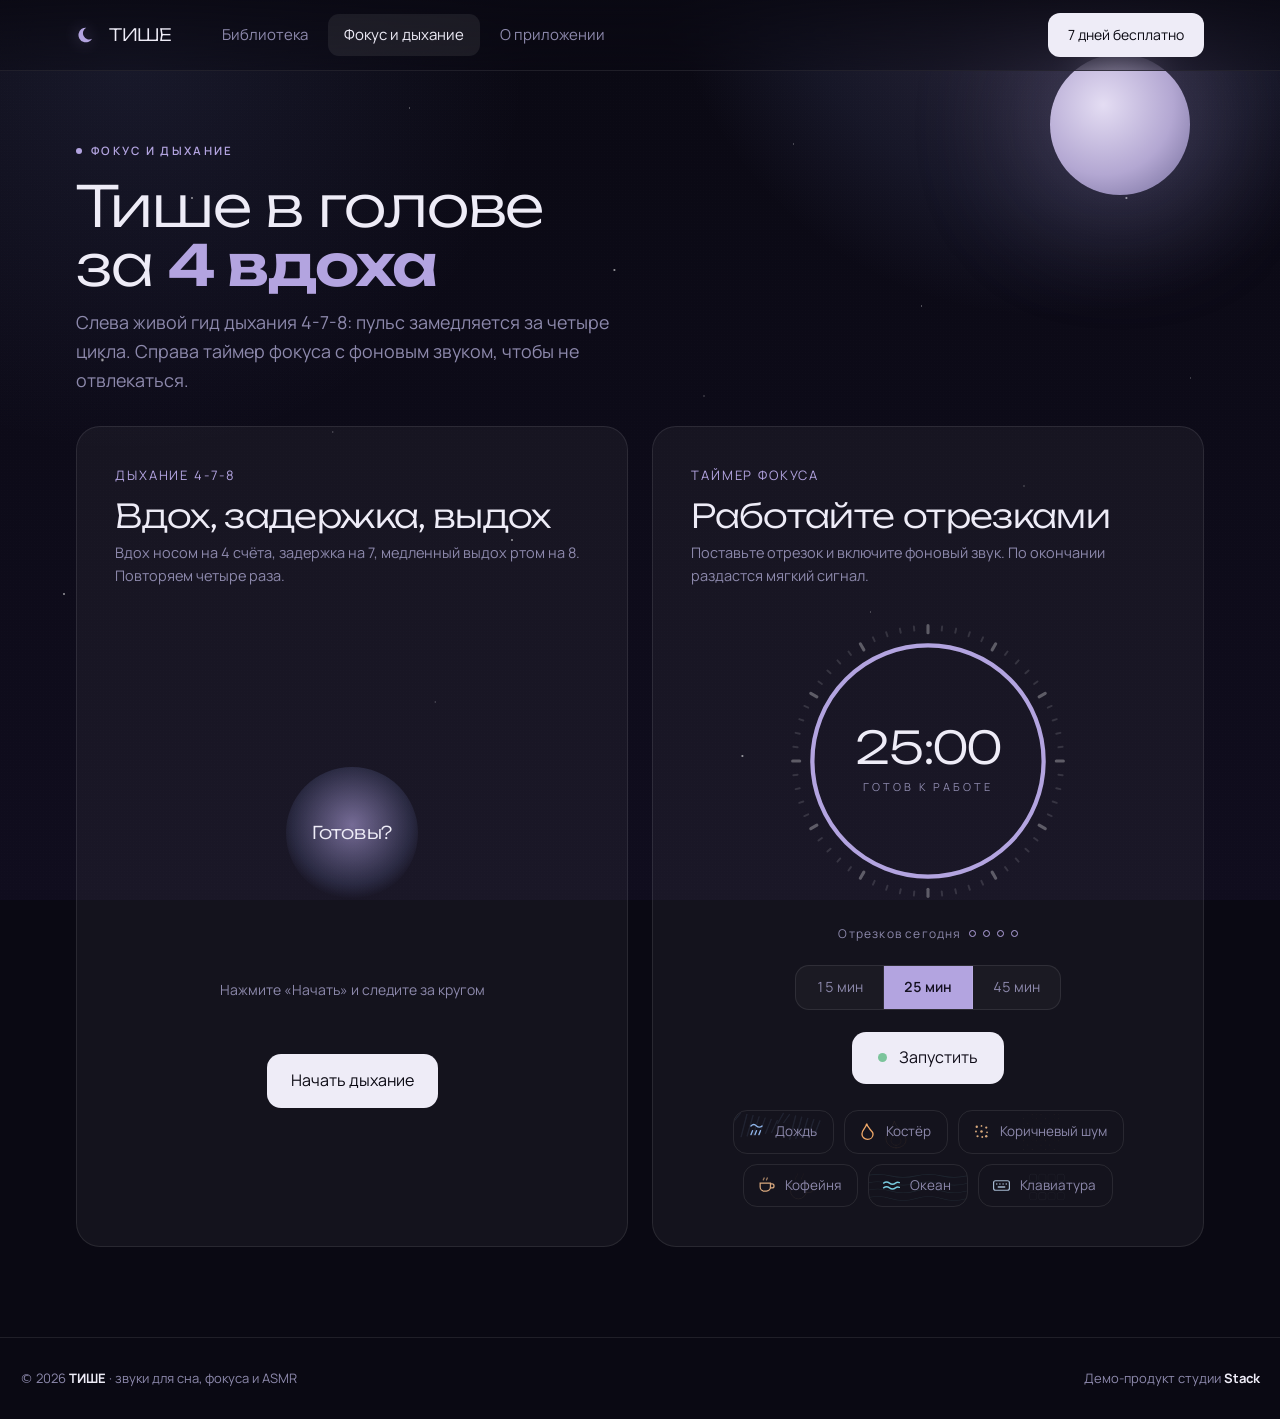
==== commit 63564477: "Свои шрифты вместо системных Windows - Bahnschrift и Corbel есть только на Windows: на маке, айфоне " ====
--- a/focus.html
+++ b/focus.html
@@ -3,7 +3,7 @@
 <head>
 <meta charset="utf-8">
 <meta name="viewport" content="width=device-width, initial-scale=1">
-<title>Фокус и дыхание — ТИШЕ</title>
+<title>Фокус и дыхание. ТИШЕ</title>
 <meta name="description" content="Дыхание 4-7-8 с живым гидом и таймер фокуса с фоновым звуком. Всё работает в браузере.">
 <meta name="theme-color" content="#0A0913">
 <link rel="stylesheet" href="assets/app.css">
@@ -23,7 +23,7 @@
   .orb{width:min(58%,240px);aspect-ratio:1;border-radius:50%;
        background:radial-gradient(circle at 50% 44%,rgba(179,164,224,.6),rgba(126,139,207,.16) 60%,transparent 74%);
        display:grid;place-items:center;transform:scale(.55);transition:transform var(--bt,4s) cubic-bezier(.4,0,.4,1)}
-  .orb .ph{font-family:"Bahnschrift Light",Bahnschrift,sans-serif;font-weight:300;font-size:clamp(1.4rem,3vw,2rem)}
+  .orb .ph{font-family:Unbounded,system-ui,sans-serif;font-weight:300;font-size:clamp(1.4rem,3vw,2rem)}
   .breathHint{color:var(--dim);font-size:14px;text-align:center;min-height:20px}
   .cyc{color:var(--lav);font-size:14px}
 
@@ -40,8 +40,8 @@
               opacity:0;transition:opacity .8s var(--e)}
   .clock.run .dial .glow{opacity:1}
   .readout{position:relative;z-index:2;text-align:center}
-  .time{font-family:"Bahnschrift Light",Bahnschrift,sans-serif;font-weight:300;
-        font-size:clamp(3rem,8.4vw,4.6rem);letter-spacing:-.03em;font-variant-numeric:tabular-nums;
+  .time{font-family:Unbounded,system-ui,sans-serif;font-weight:300;
+        font-size:clamp(2rem,4.6vw,2.8rem);letter-spacing:-.03em;font-variant-numeric:tabular-nums;
         line-height:1;display:block}
   .phase{display:block;margin-top:8px;font-size:11px;letter-spacing:.26em;text-transform:uppercase;color:var(--dim)}
   .clock.run .phase{color:var(--lav)}
@@ -82,7 +82,7 @@
   .sb.on .bg{opacity:.26}
 
   @media(max-width:820px){.cols{grid-template-columns:1fr}}
-  .wrap h1{max-width:19ch}
+  .wrap h1{max-width:17ch}
 </style>
 </head>
 <body>
@@ -104,7 +104,7 @@
 <main class="wrap">
   <section class="lead">
     <div class="kick"><i></i> Фокус и дыхание</div>
-    <h1 class="thin" style="margin-top:16px">Успокоить голову<br>за <b>несколько вдохов</b></h1>
+    <h1 class="thin" style="margin-top:16px">Тише в голове<br>за <b>4 вдоха</b></h1>
     <p>Слева живой гид дыхания 4-7-8: пульс замедляется за четыре цикла. Справа таймер фокуса с фоновым звуком, чтобы не отвлекаться.</p>
   </section>
 
--- a/assets/app.css
+++ b/assets/app.css
@@ -1,4 +1,13 @@
 /* ТИШЕ — общий стиль ASMR-платформы */
+
+/* Шрифты вшиты в репозиторий: системные Bahnschrift и Corbel есть только
+   на Windows, на маке и телефоне вёрстка теряла типографику целиком.
+   Unbounded — заголовки, широкие открытые формы работают на «воздух».
+   Manrope — текст и интерфейс. Оба OFL, сабсет до кириллицы, см. fonts/LICENSE.txt */
+@font-face{font-family:Unbounded;src:url(fonts/Unbounded.woff2) format('woff2');
+           font-weight:200 800;font-style:normal;font-display:swap}
+@font-face{font-family:Manrope;src:url(fonts/Manrope.woff2) format('woff2');
+           font-weight:300 800;font-style:normal;font-display:swap}
 :root{
   --bg:#0A0913; --bg2:#100D1E; --panel:rgba(255,255,255,.045); --panel2:rgba(255,255,255,.07);
   --ink:#EEECF7; --dim:#8D89AC; --lav:#B3A4E0; --lav2:#7E8BCF; --warm:#E0B48C;
@@ -7,10 +16,10 @@
 *{box-sizing:border-box;margin:0;padding:0}
 html{scroll-behavior:smooth}
 body{background:var(--bg);color:var(--ink);
-     font:300 clamp(15px,1.05vw,17px)/1.6 Corbel,"Segoe UI",Candara,sans-serif;
+     font:400 clamp(15px,1.05vw,16.5px)/1.62 Manrope,"Segoe UI",system-ui,sans-serif;
      -webkit-font-smoothing:antialiased;min-height:100dvh}
-.thin{font-family:"Bahnschrift Light",Bahnschrift,"Segoe UI Light",Corbel,sans-serif;font-weight:300;letter-spacing:-.015em}
-.mono{font-family:Consolas,"SF Mono",monospace;font-variant-numeric:tabular-nums}
+.thin{font-family:Unbounded,"Segoe UI",system-ui,sans-serif;font-weight:300;letter-spacing:-.02em}
+.mono{font-family:Unbounded,Consolas,monospace;font-variant-numeric:tabular-nums;letter-spacing:-.01em}
 a{color:inherit;text-decoration:none}
 button{font:inherit;color:inherit;border:0;background:none;cursor:pointer}
 svg{display:block}
@@ -44,7 +53,7 @@
 .hdr{position:sticky;top:0;z-index:50;backdrop-filter:blur(18px);
      background:linear-gradient(180deg,rgba(10,9,19,.85),rgba(10,9,19,.4));border-bottom:1px solid var(--hair)}
 .hdr .in{display:flex;align-items:center;gap:26px;height:70px}
-.brand{display:flex;align-items:center;gap:11px;font-size:20px;letter-spacing:.14em;margin-right:8px}
+.brand{display:flex;align-items:center;gap:11px;font-size:17px;letter-spacing:.16em;margin-right:8px}
 .brand svg{filter:drop-shadow(0 0 8px rgba(179,164,224,.4))}
 .nav{display:flex;gap:4px}
 .nav a{color:var(--dim);font-size:15px;padding:9px 16px;border-radius:11px;transition:color .3s,background .3s}
@@ -58,11 +67,12 @@
 .burger span{width:18px;height:2px;background:var(--ink)}
 
 /* типографика */
-h1{font-family:"Bahnschrift Light",Bahnschrift,sans-serif;font-weight:300;
-   font-size:clamp(2.7rem,6.4vw,5.4rem);line-height:.98;letter-spacing:-.02em;text-wrap:balance}
+h1{font-family:Unbounded,system-ui,sans-serif;font-weight:300;
+   font-size:clamp(2rem,4.4vw,3.7rem);line-height:1.04;letter-spacing:-.025em;text-wrap:balance}
 h1 b{font-weight:600;color:var(--lav)}
-h2{font-family:"Bahnschrift Light",Bahnschrift,sans-serif;font-weight:300;font-size:clamp(1.8rem,3.6vw,2.6rem);letter-spacing:-.01em}
-.kick{display:inline-flex;align-items:center;gap:9px;font-size:12px;letter-spacing:.24em;text-transform:uppercase;color:var(--lav)}
+h2{font-family:Unbounded,system-ui,sans-serif;font-weight:300;
+   font-size:clamp(1.5rem,2.7vw,2.05rem);line-height:1.12;letter-spacing:-.02em}
+.kick{display:inline-flex;align-items:center;gap:9px;font-size:11.5px;font-weight:600;letter-spacing:.2em;text-transform:uppercase;color:var(--lav)}
 .kick i{width:6px;height:6px;border-radius:50%;background:var(--lav)}
 
 /* кнопки */
